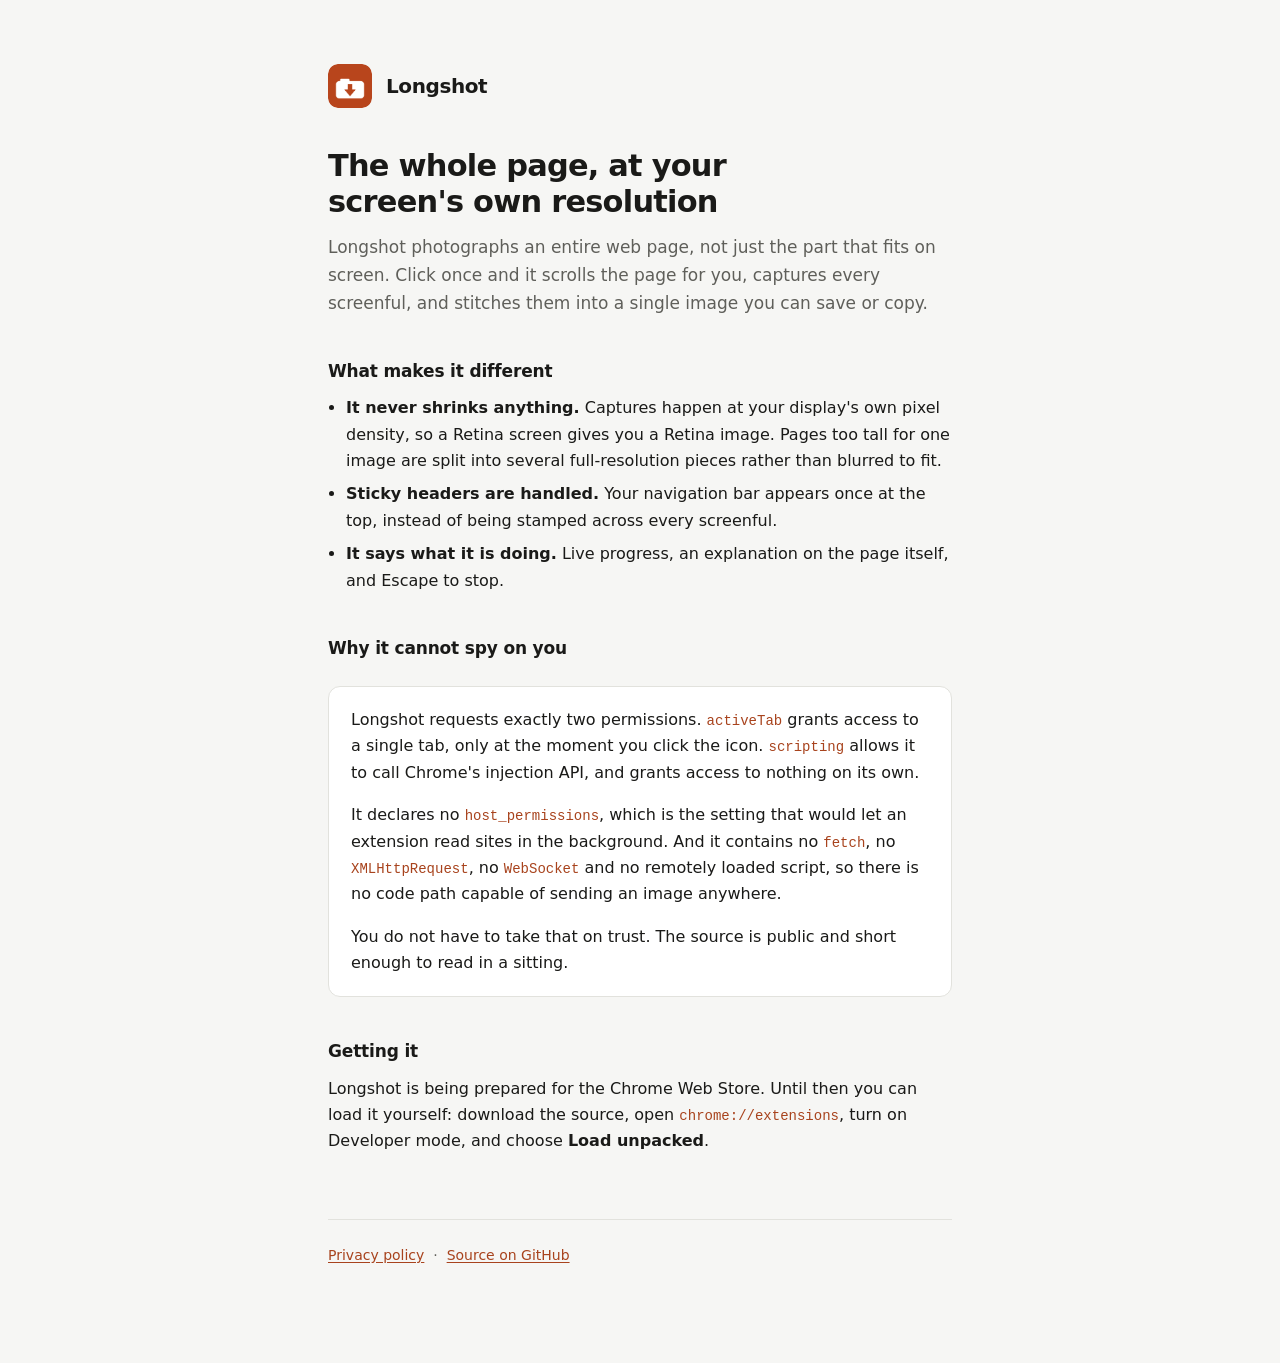
==== docs/index.html @ da73bed3 "Longshot: full-page screenshot extension for Chrome Captures an entire page at the display's native " ====
<!doctype html>
<html lang="en">
  <head>
    <meta charset="utf-8" />
    <meta name="viewport" content="width=device-width, initial-scale=1" />
    <title>Longshot: full-page screenshots that stay on your machine</title>
    <meta name="description" content="A Chrome extension that captures an entire web page at your screen's native resolution. Two permissions, no host access, no network code." />
    <link rel="icon" href="icon.png" />
    <link rel="stylesheet" href="style.css" />
  </head>
  <body>
    <header><img src="icon.png" alt="" /><b>Longshot</b></header>

    <h1>The whole page, at your screen's own resolution</h1>
    <p class="lede">
      Longshot photographs an entire web page, not just the part that fits on
      screen. Click once and it scrolls the page for you, captures every
      screenful, and stitches them into a single image you can save or copy.
    </p>

    <h2>What makes it different</h2>
    <ul>
      <li><b>It never shrinks anything.</b> Captures happen at your display's own
        pixel density, so a Retina screen gives you a Retina image. Pages too
        tall for one image are split into several full-resolution pieces rather
        than blurred to fit.</li>
      <li><b>Sticky headers are handled.</b> Your navigation bar appears once at
        the top, instead of being stamped across every screenful.</li>
      <li><b>It says what it is doing.</b> Live progress, an explanation on the
        page itself, and Escape to stop.</li>
    </ul>

    <h2>Why it cannot spy on you</h2>
    <div class="card">
      <p>
        Longshot requests exactly two permissions. <code>activeTab</code> grants
        access to a single tab, only at the moment you click the icon.
        <code>scripting</code> allows it to call Chrome's injection API, and
        grants access to nothing on its own.
      </p>
      <p>
        It declares no <code>host_permissions</code>, which is the setting that
        would let an extension read sites in the background. And it contains no
        <code>fetch</code>, no <code>XMLHttpRequest</code>, no
        <code>WebSocket</code> and no remotely loaded script, so there is no code
        path capable of sending an image anywhere.
      </p>
      <p>
        You do not have to take that on trust. The source is public and short
        enough to read in a sitting.
      </p>
    </div>

    <h2>Getting it</h2>
    <p>
      Longshot is being prepared for the Chrome Web Store. Until then you can
      load it yourself: download the source, open
      <code>chrome://extensions</code>, turn on Developer mode, and choose
      <b>Load unpacked</b>.
    </p>

    <footer>
      <a href="privacy.html">Privacy policy</a> &nbsp;·&nbsp;
      <a href="https://github.com/tooaverage/longshot">Source on GitHub</a>
    </footer>
  </body>
</html>
---- docs/style.css ----
:root {
  color-scheme: light dark;
  --bg: #f6f6f4;
  --surface: #ffffff;
  --line: #e2e2dd;
  --text: #1a1a18;
  --muted: #5f5f5a;
  --accent: #a8431d;
}
@media (prefers-color-scheme: dark) {
  :root {
    --bg: #121214;
    --surface: #1a1a1d;
    --line: #2f2f35;
    --text: #eeeef1;
    --muted: #a0a0a9;
    --accent: #e8804f;
  }
}

* { box-sizing: border-box; }

body {
  margin: 0 auto;
  padding: 4rem 1.5rem 6rem;
  max-width: 42rem;
  background: var(--bg);
  color: var(--text);
  font: 400 1rem/1.65 ui-sans-serif, -apple-system, "SF Pro Text", system-ui, sans-serif;
  -webkit-font-smoothing: antialiased;
}

a { color: var(--accent); text-underline-offset: 2px; }
a:focus-visible { outline: 2px solid var(--accent); outline-offset: 3px; border-radius: 3px; }

header { display: flex; align-items: center; gap: 0.875rem; margin-bottom: 2.5rem; }
header img { width: 44px; height: 44px; border-radius: 10px; }
header b { font-size: 1.25rem; font-weight: 600; letter-spacing: -0.02em; }

h1 { font-size: 1.9rem; line-height: 1.2; font-weight: 600; letter-spacing: -0.025em; margin: 0 0 0.75rem; text-wrap: balance; }
h2 { font-size: 1.0625rem; font-weight: 600; margin: 2.5rem 0 0.625rem; letter-spacing: -0.01em; }
p { margin: 0 0 1rem; text-wrap: pretty; }
.lede { font-size: 1.0625rem; color: var(--muted); }
ul { margin: 0 0 1rem; padding-left: 1.125rem; }
li { margin-bottom: 0.4375rem; }
code { font: 500 0.875em ui-monospace, SFMono-Regular, Menlo, monospace; color: var(--accent); }

.card {
  border: 1px solid var(--line);
  border-radius: 0.75rem;
  background: var(--surface);
  padding: 1.25rem 1.375rem;
  margin: 1.5rem 0;
}
.card p:last-child { margin-bottom: 0; }

footer {
  margin-top: 4rem;
  padding-top: 1.5rem;
  border-top: 1px solid var(--line);
  color: var(--muted);
  font-size: 0.875rem;
}
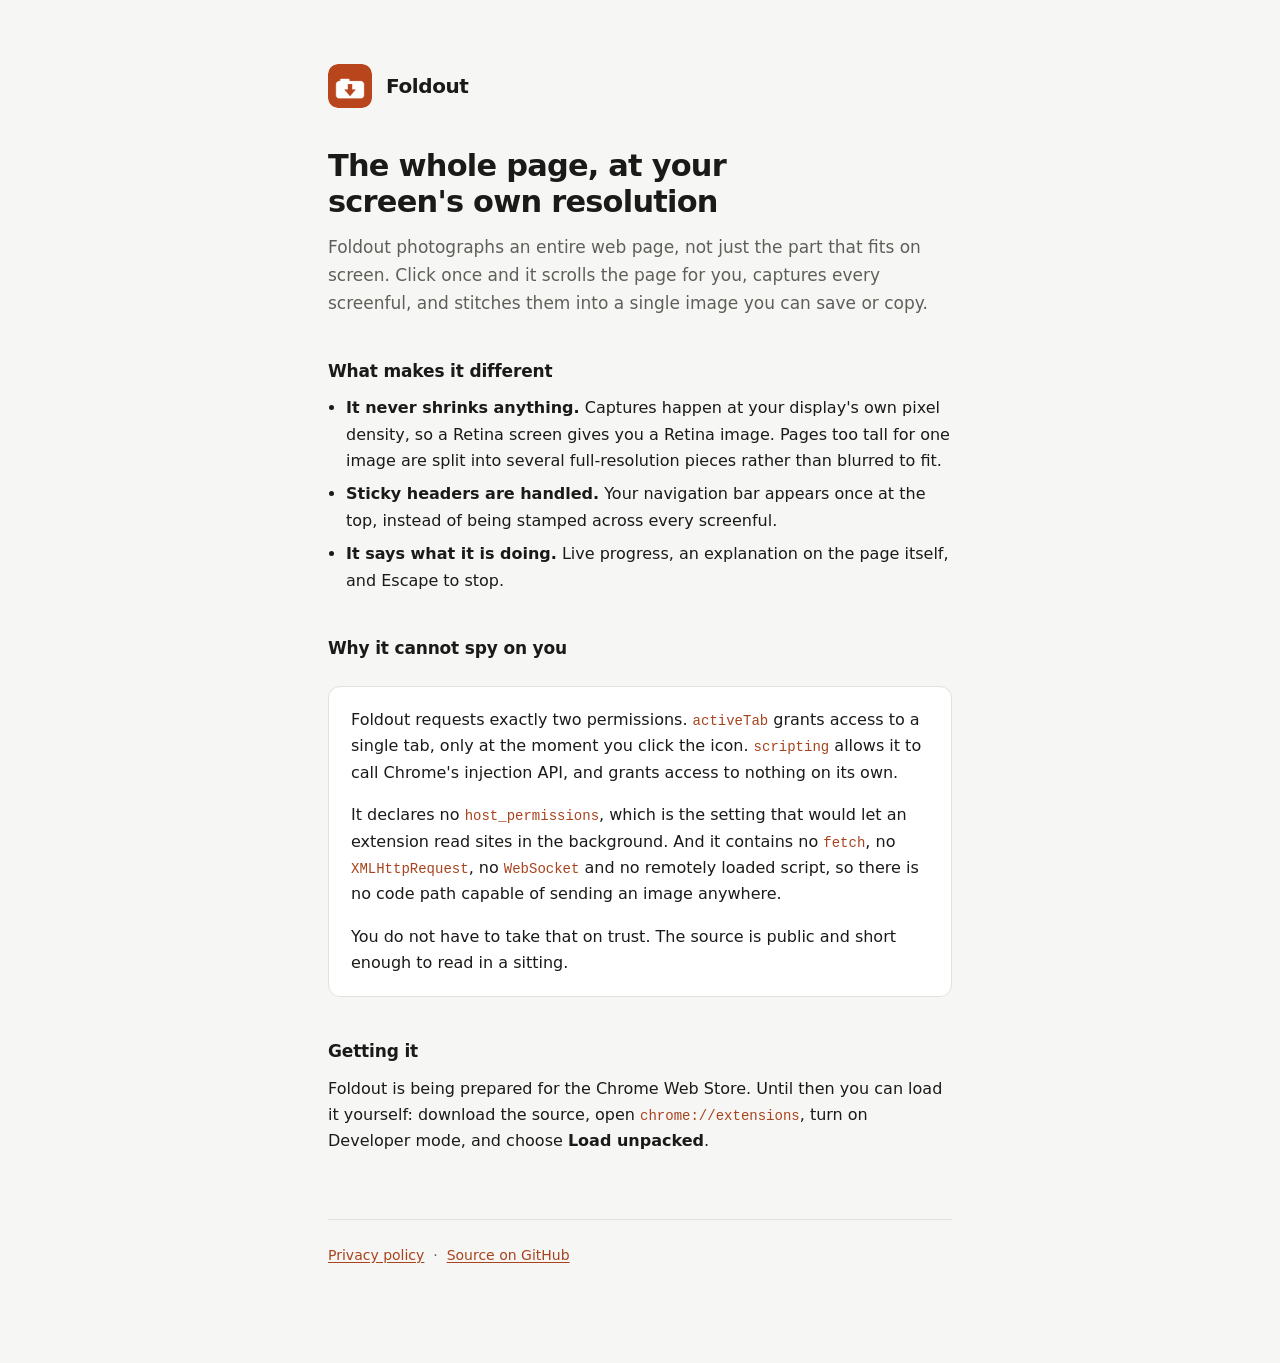
==== commit ad451770: "Rename to Foldout, and add a preflight gate The store listing is 'Foldout: Full Page & Scrolling Scr" ====
--- a/docs/index.html
+++ b/docs/index.html
@@ -3,17 +3,17 @@
   <head>
     <meta charset="utf-8" />
     <meta name="viewport" content="width=device-width, initial-scale=1" />
-    <title>Longshot: full-page screenshots that stay on your machine</title>
+    <title>Foldout: full-page screenshots that stay on your machine</title>
     <meta name="description" content="A Chrome extension that captures an entire web page at your screen's native resolution. Two permissions, no host access, no network code." />
     <link rel="icon" href="icon.png" />
     <link rel="stylesheet" href="style.css" />
   </head>
   <body>
-    <header><img src="icon.png" alt="" /><b>Longshot</b></header>
+    <header><img src="icon.png" alt="" /><b>Foldout</b></header>
 
     <h1>The whole page, at your screen's own resolution</h1>
     <p class="lede">
-      Longshot photographs an entire web page, not just the part that fits on
+      Foldout photographs an entire web page, not just the part that fits on
       screen. Click once and it scrolls the page for you, captures every
       screenful, and stitches them into a single image you can save or copy.
     </p>
@@ -33,7 +33,7 @@
     <h2>Why it cannot spy on you</h2>
     <div class="card">
       <p>
-        Longshot requests exactly two permissions. <code>activeTab</code> grants
+        Foldout requests exactly two permissions. <code>activeTab</code> grants
         access to a single tab, only at the moment you click the icon.
         <code>scripting</code> allows it to call Chrome's injection API, and
         grants access to nothing on its own.
@@ -53,7 +53,7 @@
 
     <h2>Getting it</h2>
     <p>
-      Longshot is being prepared for the Chrome Web Store. Until then you can
+      Foldout is being prepared for the Chrome Web Store. Until then you can
       load it yourself: download the source, open
       <code>chrome://extensions</code>, turn on Developer mode, and choose
       <b>Load unpacked</b>.
@@ -61,7 +61,7 @@
 
     <footer>
       <a href="privacy.html">Privacy policy</a> &nbsp;·&nbsp;
-      <a href="https://github.com/tooaverage/longshot">Source on GitHub</a>
+      <a href="https://github.com/tooaverage/foldout">Source on GitHub</a>
     </footer>
   </body>
 </html>
